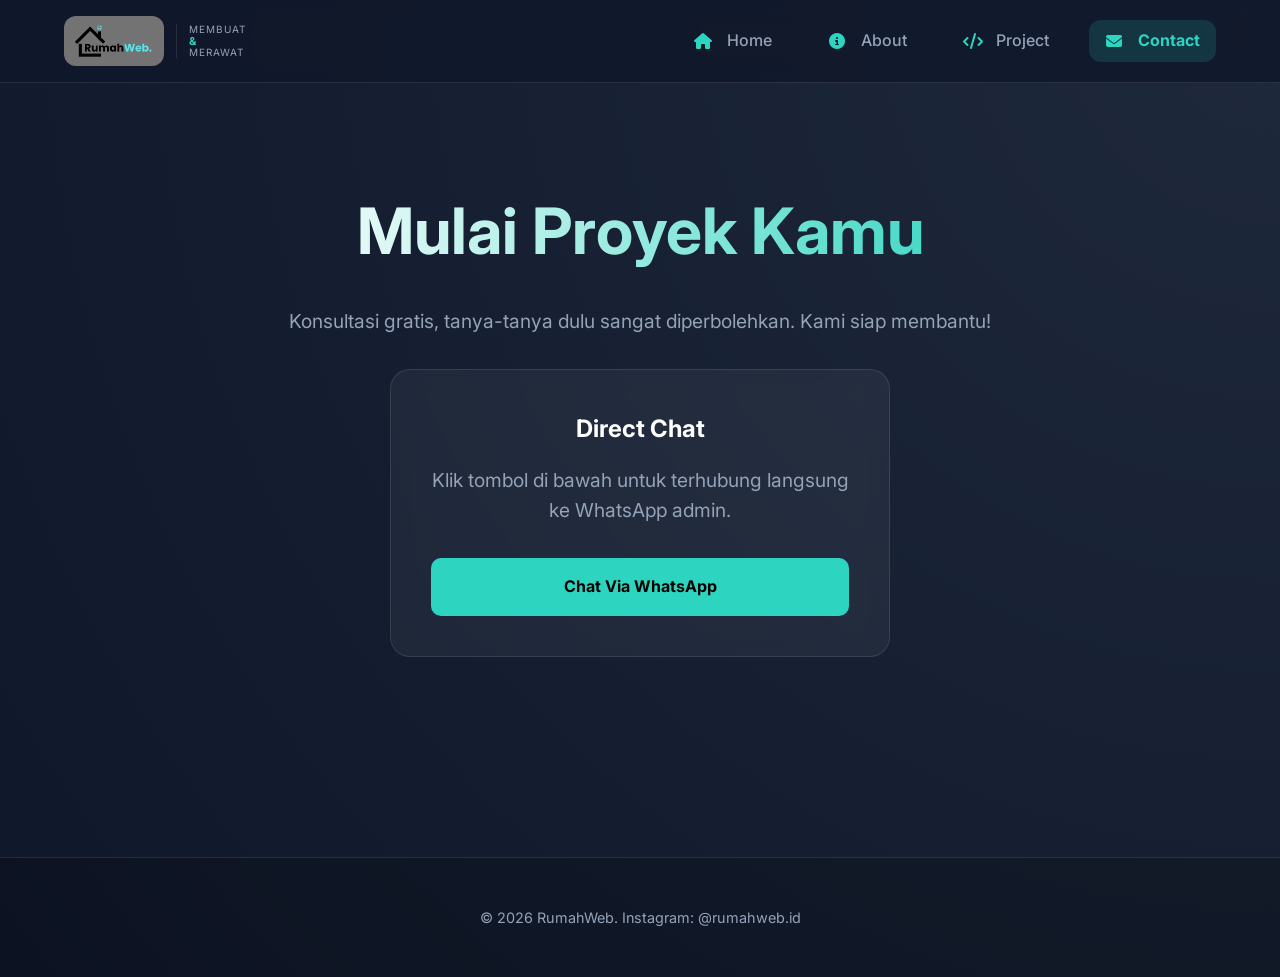
==== contact.html @ d457191c "Update contact.html" ====
<!DOCTYPE html>
<html lang="id">
<head>
    <meta charset="UTF-8">
    <meta name="viewport" content="width=device-width, initial-scale=1.0">
    <title>Hubungi Kami | RumahWeb</title>
    <link rel="stylesheet" href="https://cdnjs.cloudflare.com/ajax/libs/font-awesome/6.5.1/css/all.min.css">
    <link rel="stylesheet" href="style.css">
    <link href="https://unpkg.com/aos@2.3.1/dist/aos.css" rel="stylesheet">
</head>
<body>

<nav class="navbar">
    <div class="brand-container" style="display: flex; align-items: center; gap: 12px;">
        <img src="LOGORW.png" alt="Logo" class="logo"> <div class="tagline">
            <span>Membuat</span>
            <span class="ampersand">&</span>
            <span>Merawat</span>
        </div>
    </div>
    
        <div class="nav-links">
            <a href="index.html"><i class="fas fa-home"></i> Home</a>
            <a href="tentang.html"><i class="fas fa-info-circle"></i> About</a>
            <a href="project.html"><i class="fas fa-code"></i> Project</a>
            <a href="contact.html" class="active"><i class="fas fa-envelope"></i> Contact</a>
        </div>
        <div class="hamburger" id="hamburger"><span></span><span></span><span></span></div>
    </nav>

    <div class="sidebar" id="sidebar">
        <a href="index.html"><i class="fas fa-home"></i> Home</a>
        <a href="tentang.html"><i class="fas fa-info-circle"></i> About</a>
        <a href="project.html"><i class="fas fa-code"></i> Project</a>
        <a href="contact.html" class="active"><i class="fas fa-envelope"></i> Contact</a>
    </div>

    <header class="hero" data-aos="zoom-in">
        <h1>Mulai Proyek Kamu</h1>
        <p>Konsultasi gratis, tanya-tanya dulu sangat diperbolehkan. Kami siap membantu!</p>
        <div class="card" style="max-width: 500px; margin: 0 auto;">
            <h3>Direct Chat</h3>
            <p style="margin-bottom: 2rem;">Klik tombol di bawah untuk terhubung langsung ke WhatsApp admin.</p>
            <a href="https://wa.me/6283159448087?text=Halo%20RumahWeb%2C%20saya%20tertarik%20buat%20website" class="btn" style="width: 100%;">Chat Via WhatsApp</a>
        </div>
    </header>

    <footer>
        <p>© 2026 RumahWeb. Instagram: @rumahweb.id</p>
    </footer>

    <script src="https://unpkg.com/aos@2.3.1/dist/aos.js"></script>
    <script>
        AOS.init({ duration: 800, once: true });
        const hamburger = document.getElementById('hamburger');
        const sidebar = document.getElementById('sidebar');
        hamburger.addEventListener('click', () => {
            sidebar.classList.toggle('open');
        });
    </script>
</body>
</html>
---- style.css ----
/* GLOBAL STYLES */
@import url('https://fonts.googleapis.com/css2?family=Inter:wght@300;400;600;700&display=swap');

:root {
    --primary: #2dd4bf;
    --primary-dark: #14b8a6;
    --bg-dark: #0f172a;
    --bg-card: rgba(255, 255, 255, 0.05);
    --border-glass: rgba(255, 255, 255, 0.1);
    --text-main: #ffffff;
    --text-muted: #94a3b8;
}

* {
    margin: 0;
    padding: 0;
    box-sizing: border-box;
    font-family: 'Inter', sans-serif;
}

body {
    background: radial-gradient(circle at top right, #1e293b, #0f172a);
    color: var(--text-main);
    line-height: 1.6;
    overflow-x: hidden;
    min-height: 100vh;
}

/* NAVBAR SYSTEM */
.navbar {
    position: fixed;
    top: 0;
    width: 100%;
    z-index: 1000;
    padding: 1rem 5%;
    display: flex;
    justify-content: space-between;
    align-items: center;
    background: rgba(15, 23, 42, 0.8);
    backdrop-filter: blur(12px);
    border-bottom: 1px solid var(--border-glass);
}

.logo {
    height: 50px;
    width: 100px;
    object-fit: cover;
    border-radius: 12px;
}

/* --- BRANDING UPGRADE --- */
.brand-container {
    display: flex;
    align-items: center;
    gap: 12px;
}

.tagline {
    display: flex;
    flex-direction: column;
    line-height: 1.1;
    font-size: 10px;
    text-transform: uppercase;
    letter-spacing: 1px;
    color: var(--text-muted);
    border-left: 1px solid var(--border-glass);
    padding-left: 12px;
}

.tagline span {
    font-weight: 400;
}

.tagline .ampersand {
    color: var(--primary);
    font-weight: 700;
    font-size: 11px;
}


@media (max-width: 768px) {
    .tagline {
        display: flex;
    }
}


.nav-links {
    display: flex;
    gap: 1.5rem;
    align-items: center;
}

.nav-links a {
    color: var(--text-muted);
    text-decoration: none;
    font-weight: 500;
    transition: 0.3s;
    display: inline-flex;
    align-items: center;
    padding: 8px 16px;
    border-radius: 12px;
}

/* NAVIGATION ICON STYLES */
.nav-links a i, .sidebar a i {
    margin-right: 15px;
    color: var(--primary);
    transition: 0.5s;
    width: 18px;
    text-align: center;
}

/* ACTIVE STATE (Penanda Halaman Aktif) */
.nav-links a.active, .sidebar a.active {
    background: rgba(45, 212, 191, 0.15) !important;
    color: var(--primary) !important;
    font-weight: 700;
}

.nav-links a.active i, .sidebar a.active i {
    color: var(--primary) !important;
}

/* HOVER EFFECTS */
.nav-links a:hover, .sidebar a:hover {
    color: #fff;
    background: rgba(255, 255, 255, 0.05);
}

.nav-links a:hover i, .sidebar a:hover i {
    transform: scale(1.2);
    color: #fff;
}

/* MOBILE HAMBURGER */
.hamburger {
    display: none;
    cursor: pointer;
    flex-direction: column;
    gap: 5px;
    z-index: 1100;
}

.hamburger span {
    width: 25px;
    height: 3px;
    background: var(--text-main);
    transition: 0.3s;
}

/* SIDEBAR SYSTEM (MOBILE) */
.sidebar {
    position: fixed;
    top: 0;
    right: -100%;
    width: 100%;
    height: 100vh;
    background: #0f172a;
    z-index: 1050;
    display: flex;
    flex-direction: column;
    justify-content: center;
    align-items: center;
    gap: 1.5rem;
    transition: 0.5s ease-in-out;
}

.sidebar.open {
    right: 0;
}

.sidebar a {
    font-size: 1.5rem;
    color: var(--text-main);
    text-decoration: none;
    font-weight: 600;
    display: flex;
    align-items: center;
    padding: 15px 30px;
    border-radius: 15px;
    width: 80%;
    justify-content: center;
}

/* HERO SECTION */
.hero {
    padding: 180px 5% 100px;
    text-align: center;
    max-width: 900px;
    margin: 0 auto;
}

h1 {
    font-size: clamp(2.5rem, 8vw, 4rem);
    font-weight: 700;
    margin-bottom: 1.5rem;
    background: linear-gradient(to right, #fff, var(--primary));
    -webkit-background-clip: text;
    -webkit-text-fill-color: transparent;
}

.hero p {
    color: var(--text-muted);
    font-size: 1.2rem;
    margin-bottom: 2rem;
}

/* --- KODE UPGRADE (GANTI KE SINI) --- */
.price-tag {
    display: inline-block;
    padding: 0.6rem 1.8rem;
    background: rgba(255, 255, 255, 0.05);
    backdrop-filter: blur(10px);
    border: 1px solid rgba(255, 255, 255, 0.2);

    color: var(--primary);
    border-radius: 50px;
    font-weight: 700;
    margin-bottom: 2rem;

    box-shadow: 0 8px 32px rgba(0, 0, 0, 0.2);
    transition: 0.3s;
    cursor: default;
}

.price-tag:hover {
    border-color: var(--primary);
    background: rgba(45, 212, 191, 0.1);
    transform: translateY(-2px);
}

/* CARDS & GLASSMORPHISM */
.section-title {
    text-align: center;
    font-size: 2rem;
    margin-bottom: 3rem;
}

.container {
    display: grid;
    grid-template-columns: repeat(auto-fit, minmax(300px, 1fr));
    gap: 2rem;
    padding: 0 5%;
    max-width: 1200px;
    margin: 0 auto;
}

.card {
    background: var(--bg-card);
    backdrop-filter: blur(10px);
    border: 1px solid var(--border-glass);
    padding: 2.5rem;
    border-radius: 20px;
    transition: 0.3s;
    position: relative;
    overflow: hidden;
}

.card:hover {
    transform: translateY(-10px);
    border-color: var(--primary);
    box-shadow: 0 10px 30px rgba(45, 212, 191, 0.1);
}

.card img {
    width: 100%;
    height: 200px;
    object-fit: cover;
    border-radius: 12px;
    margin-bottom: 1.5rem;
}

.card h3 {
    font-size: 1.5rem;
    margin-bottom: 1rem;
}

.card p {
    color: var(--text-muted);
}

/* BUTTONS */
.btn {
    display: inline-block;
    padding: 1rem 2rem;
    background: var(--primary);
    color: #000;
    text-decoration: none;
    font-weight: 700;
    border-radius: 10px;
    transition: 0.3s;
}

.btn:hover {
    background: var(--primary-dark);
    box-shadow: 0 0 20px rgba(45, 212, 191, 0.4);
}

/* FOOTER */
footer {
    margin-top: 100px;
    padding: 3rem 5%;
    text-align: center;
    border-top: 1px solid var(--border-glass);
    background: rgba(0,0,0,0.2);
}

footer p {
    color: var(--text-muted);
    font-size: 0.9rem;
}

/* RESPONSIVE BREAKPOINTS */
@media (max-width: 768px) {
    .nav-links { display: none; }
    .hamburger { display: flex; }
    .hero { padding-top: 150px; }
}
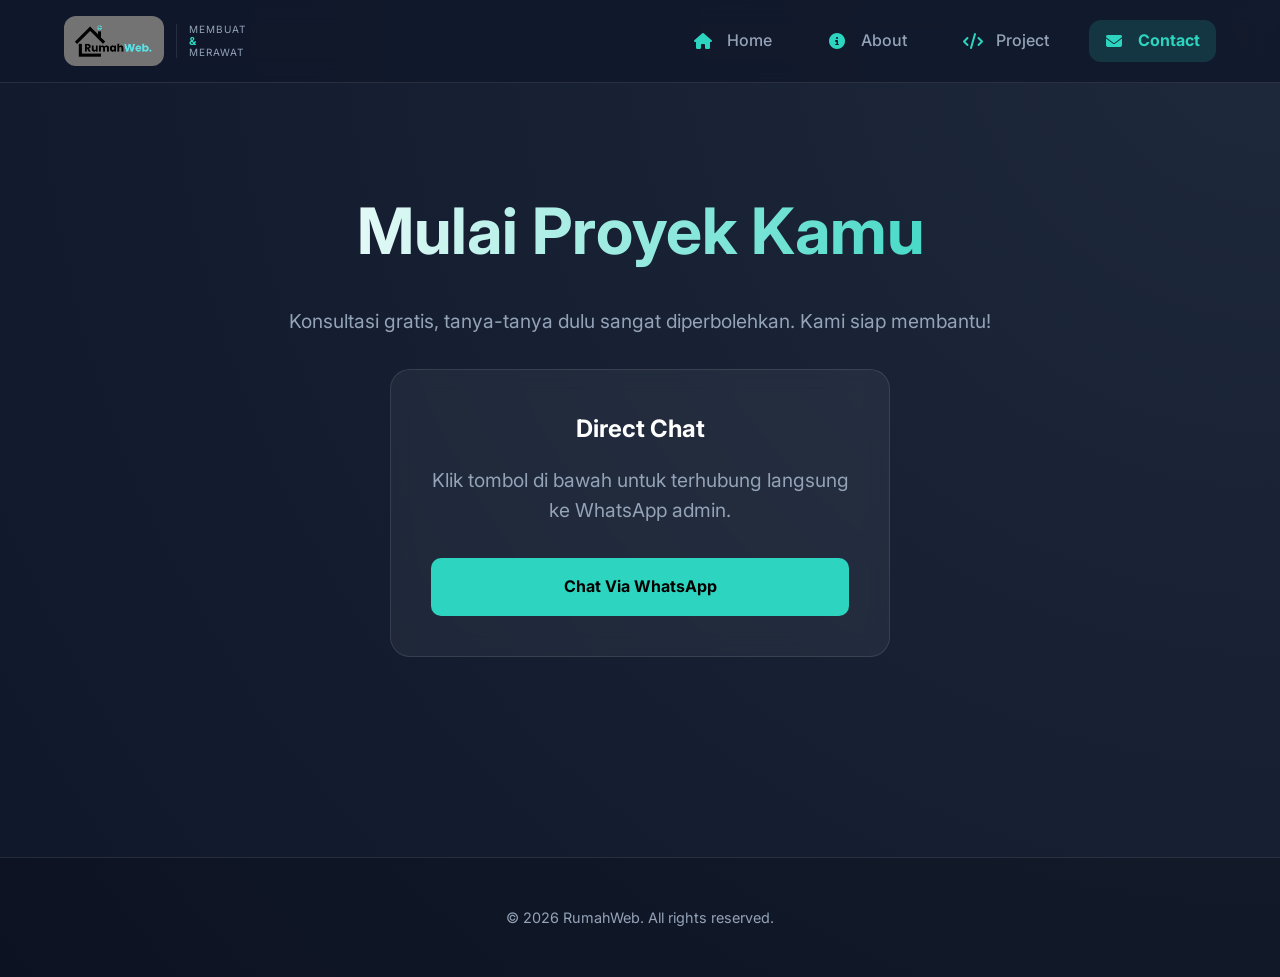
==== commit 946aa962: "Update contact.html" ====
--- a/contact.html
+++ b/contact.html
@@ -18,17 +18,17 @@
             <span>Merawat</span>
         </div>
     </div>
-    
-        <div class="nav-links">
-            <a href="index.html"><i class="fas fa-home"></i> Home</a>
-            <a href="tentang.html"><i class="fas fa-info-circle"></i> About</a>
-            <a href="project.html"><i class="fas fa-code"></i> Project</a>
-            <a href="contact.html" class="active"><i class="fas fa-envelope"></i> Contact</a>
-        </div>
-        <div class="hamburger" id="hamburger"><span></span><span></span><span></span></div>
+
+     <div class="nav-links">
+           <a href="index.html"><i class="fas fa-home"></i> Home</a>
+           <a href="tentang.html"><i class="fas fa-info-circle"></i> About</a>
+           <a href="project.html"><i class="fas fa-code"></i> Project</a>
+           <a href="contact.html" class="active"><i class="fas fa-envelope"></i> Contact</a>
+     </div>
+        <div class="hamburger" id="hamburger"><span></span><span></span><span></span></>
     </nav>
 
-    <div class="sidebar" id="sidebar">
+<div class="nav-menu-mobile" id="nav-menu-mobile">
         <a href="index.html"><i class="fas fa-home"></i> Home</a>
         <a href="tentang.html"><i class="fas fa-info-circle"></i> About</a>
         <a href="project.html"><i class="fas fa-code"></i> Project</a>
@@ -46,17 +46,46 @@
     </header>
 
     <footer>
-        <p>© 2026 RumahWeb. Instagram: @rumahweb.id</p>
+        <p>© 2026 RumahWeb. All rights reserved.</p>
     </footer>
 
-    <script src="https://unpkg.com/aos@2.3.1/dist/aos.js"></script>
-    <script>
-        AOS.init({ duration: 800, once: true });
-        const hamburger = document.getElementById('hamburger');
-        const sidebar = document.getElementById('sidebar');
-        hamburger.addEventListener('click', () => {
-            sidebar.classList.toggle('open');
+<script src="https://unpkg.com/aos@2.3.1/dist/aos.js"></script>
+<script>
+    // 1. Inisialisasi Animasi Scroll (AOS)
+    AOS.init({
+        duration: 800,
+        once: true
+    });
+
+    // 2. Logika Navigasi (Hamburger ke X dan Menu Dropdown)
+    const hamburger = document.getElementById('hamburger');
+    const navMenu = document.getElementById('nav-menu-mobile'); // Pastikan ID ini sama dengan di HTML
+
+    hamburger.addEventListener('click', () => {
+        // Toggle class buat animasi Hamburger jadi X
+        hamburger.classList.toggle('toggle');
+        // Toggle class buat munculin menu melayang
+        navMenu.classList.toggle('active');
+    });
+
+    // 3. Nutup menu otomatis kalau kita klik di luar menu (biar makin pro)
+    document.addEventListener('click', (e) => {
+        if (!hamburger.contains(e.target) && !navMenu.contains(e.target)) {
+            hamburger.classList.remove('toggle');
+            navMenu.classList.remove('active');
+        }
+    });
+
+    // 4. Nutup menu kalau salah satu link di klik (buat navigasi smooth)
+    const navLinks = document.querySelectorAll('.nav-menu-mobile a');
+    navLinks.forEach(link => {
+        link.addEventListener('click', () => {
+            hamburger.classList.remove('toggle');
+            navMenu.classList.remove('active');
         });
+    });
+</script>
+
     </script>
 </body>
 </html>
--- a/style.css
+++ b/style.css
@@ -32,20 +32,20 @@
     top: 0;
     width: 100%;
     z-index: 1000;
+    isolation: isolate;
+
     padding: 1rem 5%;
     display: flex;
     justify-content: space-between;
     align-items: center;
-    background: rgba(15, 23, 42, 0.8);
-    backdrop-filter: blur(12px);
+    background: rgba(15, 23, 42, 0.8);                              backdrop-filter: blur(12px);
     border-bottom: 1px solid var(--border-glass);
 }
 
 .logo {
     height: 50px;
     width: 100px;
-    object-fit: cover;
-    border-radius: 12px;
+    object-fit: cover;                                              border-radius: 12px;
 }
 
 /* --- BRANDING UPGRADE --- */
@@ -55,8 +55,7 @@
     gap: 12px;
 }
 
-.tagline {
-    display: flex;
+.tagline {                                                          display: flex;
     flex-direction: column;
     line-height: 1.1;
     font-size: 10px;
@@ -66,7 +65,6 @@
     border-left: 1px solid var(--border-glass);
     padding-left: 12px;
 }
-
 .tagline span {
     font-weight: 400;
 }
@@ -81,8 +79,7 @@
 @media (max-width: 768px) {
     .tagline {
         display: flex;
-    }
-}
+    }                                                           }
 
 
 .nav-links {
@@ -90,15 +87,13 @@
     gap: 1.5rem;
     align-items: center;
 }
-
 .nav-links a {
     color: var(--text-muted);
     text-decoration: none;
     font-weight: 500;
     transition: 0.3s;
     display: inline-flex;
-    align-items: center;
-    padding: 8px 16px;
+    align-items: center;                                            padding: 8px 16px;
     border-radius: 12px;
 }
 
@@ -118,8 +113,7 @@
     font-weight: 700;
 }
 
-.nav-links a.active i, .sidebar a.active i {
-    color: var(--primary) !important;
+.nav-links a.active i, .sidebar a.active i {                        color: var(--primary) !important;
 }
 
 /* HOVER EFFECTS */
@@ -133,54 +127,106 @@
     color: #fff;
 }
 
-/* MOBILE HAMBURGER */
+/* --- NAVIGATION UPGRADE (FLOATING MENU) --- */
+
+/* 1. Hamburger & Animasi Jadi X */
 .hamburger {
     display: none;
     cursor: pointer;
     flex-direction: column;
     gap: 5px;
-    z-index: 1100;
+
+    position: relative;
+    z-index: 10001;
 }
 
 .hamburger span {
     width: 25px;
     height: 3px;
-    background: var(--text-main);
-    transition: 0.3s;
-}
-
-/* SIDEBAR SYSTEM (MOBILE) */
-.sidebar {
+    background: var(--primary); /* Biar warnanya tosca konsisten */
+    transition: 0.3s ease;
+}
+
+/* Kodingan animasi X saat diklik */
+.hamburger.toggle span:nth-child(1) {
+    transform: rotate(45deg) translate(5px, 6px);
+}
+.hamburger.toggle span:nth-child(2) {
+    opacity: 0;
+}
+.hamburger.toggle span:nth-child(3) {
+    transform: rotate(-45deg) translate(5px, -7px);
+}
+
+/* 2. Menu Melayang (Gantiin Sidebar Lama) */
+.nav-menu-mobile {
     position: fixed;
-    top: 0;
-    right: -100%;
-    width: 100%;
-    height: 100vh;
-    background: #0f172a;
-    z-index: 1050;
+    top: 80px;
+    right: 20px;
+    width: 220px;
+
+    background: var(--bg-card);
+    backdrop-filter: blur(15px);
+    border: 1px solid var(--border-glass);
+    border-radius: 20px;
+
+    z-index: 10000;
+
     display: flex;
     flex-direction: column;
-    justify-content: center;
+    padding: 15px;
+    gap: 8px;
+
+    opacity: 0;
+    visibility: hidden;
+    pointer-events: none;
+
+    transform: translateY(-10px);
+    transition: all 0.3s ease;
+}
+
+.nav-menu-mobile.active {
+    opacity: 1;
+    visibility: visible;
+    pointer-events: auto;
+
+    transform: translateY(0);
+}
+
+/* 3. Link di Dalam Menu (Rata Kiri) */
+.nav-menu-mobile a {
+    font-size: 1rem;
+    color: white;
+    text-decoration: none;
+    font-weight: 500;
+    display: flex;
     align-items: center;
-    gap: 1.5rem;
-    transition: 0.5s ease-in-out;
-}
-
-.sidebar.open {
-    right: 0;
-}
-
-.sidebar a {
-    font-size: 1.5rem;
-    color: var(--text-main);
-    text-decoration: none;
-    font-weight: 600;
-    display: flex;
-    align-items: center;
-    padding: 15px 30px;
-    border-radius: 15px;
-    width: 80%;
-    justify-content: center;
+    gap: 12px;      /* Jarak icon ke teks */
+    padding: 12px 15px;
+    border-radius: 12px;
+    text-align: left; /* TULISAN RATA KIRI */
+    transition: 0.2s;
+}
+
+.nav-menu-mobile a i {
+    width: 20px;    /* Biar icon sejajar */
+    color: var(--primary);
+}
+
+.nav-menu-mobile a:hover {
+    background: rgba(0, 242, 254, 0.1);
+    transform: translateX(5px);
+}
+
+/* Penanda Halaman Aktif (MOBILE) */
+.nav-menu-mobile a.active {
+    background: rgba(45, 212, 191, 0.15) !important;
+    color: var(--primary) !important;
+    font-weight: 700;
+}
+
+.nav-menu-mobile a.active i {
+    color: var(--primary) !important;
 }
 
 /* HERO SECTION */
@@ -194,8 +240,7 @@
 h1 {
     font-size: clamp(2.5rem, 8vw, 4rem);
     font-weight: 700;
-    margin-bottom: 1.5rem;
-    background: linear-gradient(to right, #fff, var(--primary));
+    margin-bottom: 1.5rem;                                          background: linear-gradient(to right, #fff, var(--primary));
     -webkit-background-clip: text;
     -webkit-text-fill-color: transparent;
 }
@@ -206,7 +251,7 @@
     margin-bottom: 2rem;
 }
 
-/* --- KODE UPGRADE (GANTI KE SINI) --- */
+
 .price-tag {
     display: inline-block;
     padding: 0.6rem 1.8rem;
@@ -317,3 +362,172 @@
     .hamburger { display: flex; }
     .hero { padding-top: 150px; }
 }
+
+/* --- PRICING SECTION --- */
+.pricing-section {
+    padding: 80px 0;
+    padding-bottom: 40px;
+}
+
+.pricing-wrapper {
+    display: flex;
+    gap: 20px;
+    padding: 20px 10%;
+    overflow-x: auto;
+    scroll-snap-type: x mandatory;
+    scrollbar-width: none;
+    -webkit-overflow-scrolling: touch;
+}
+
+.pricing-wrapper::-webkit-scrollbar {
+    display: none;
+}
+
+.pricing-card {
+    flex: 0 0 300px;
+    scroll-snap-align: center;
+    background: var(--bg-card);
+    backdrop-filter: blur(12px);
+
+    border: 2px solid var(--primary);
+
+    border-radius: 24px;
+    padding: 30px;
+    display: flex;
+    flex-direction: column;
+    transition: 0.3s;
+}
+
+.pricing-card.featured {
+
+    box-shadow: 0 10px 40px rgba(0, 242, 254, 0.2);
+    transform: scale(1.03);
+}
+
+.price {
+    font-size: 2.5rem;
+    font-weight: 800;
+    color: var(--primary);
+    margin: 10px 0;
+}
+
+.price span {
+    font-size: 1rem;
+    color: var(--text-muted);
+}
+
+.card-desc {
+    font-size: 0.85rem;
+    margin-bottom: 20px;
+    color: var(--text-muted);
+    min-height: 40px;
+}
+
+.features {
+    list-style: none;
+    padding: 0;
+    margin-bottom: 25px;
+    flex-grow: 1;
+}
+
+.features li {
+    font-size: 0.85rem;
+    margin-bottom: 10px;
+    display: flex;
+    align-items: center;
+    gap: 8px;
+}
+
+.features i {
+    color: var(--primary);
+}
+
+.features li.bonus {
+    color: #ffdd59;
+    font-weight: bold;
+}
+
+.btn-select {
+    text-align: center;
+    padding: 12px;
+    background: var(--primary);
+    color: white;
+    text-decoration: none;
+    border-radius: 12px;
+    font-weight: bold;
+    transition: 0.3s;
+}
+
+.btn-select:hover {
+    background: white;
+    color: var(--primary);
+}
+
+/* Responsif HP */
+@media (max-width: 768px) {
+    .pricing-wrapper {
+        padding: 20px 20px;
+    }
+    .pricing-card {
+        flex: 0 0 85%;
+        transform: none !important;
+    }
+}
+
+/* --- PROCESS SECTION UPGRADE --- */
+.process-section {
+    padding: 100px 5%;
+    background: rgba(15, 23, 42, 0.3); /* Sedikit kontras dari bg utama */
+}
+
+.process-container {
+    display: grid;
+    grid-template-columns: repeat(auto-fit, minmax(250px, 1fr));
+    gap: 30px;
+    max-width: 1200px;
+    margin: 0 auto;
+}
+
+.process-card {
+    background: var(--bg-card);
+    border: 1px solid var(--border-glass);
+    padding: 40px 30px;
+    border-radius: 24px;
+    position: relative;
+    transition: 0.4s cubic-bezier(0.175, 0.885, 0.32, 1.275);
+}
+
+.process-card:hover {
+    transform: translateY(-10px);
+    border-color: var(--primary);
+    box-shadow: 0 15px 40px rgba(45, 212, 191, 0.1);
+}
+
+.step-num {
+    background: linear-gradient(135deg, var(--primary), var(--primary-dark));
+    -webkit-background-clip: text;
+    -webkit-text-fill-color: transparent;
+    font-size: 3rem;
+    font-weight: 800;
+    opacity: 0.3;
+    margin-bottom: 10px;
+    display: block;
+}
+
+.process-card h3 {
+    font-size: 1.2rem;
+    margin-bottom: 15px;
+    color: #fff;
+}
+
+.process-card p {
+    font-size: 0.9rem;
+    color: var(--text-muted);
+    line-height: 1.7;
+}
+
+/* Responsif buat Mobile */
+@media (max-width: 768px) {
+    .process-section { padding: 60px 5%; }
+    .process-card { padding: 30px 25px; }
+}
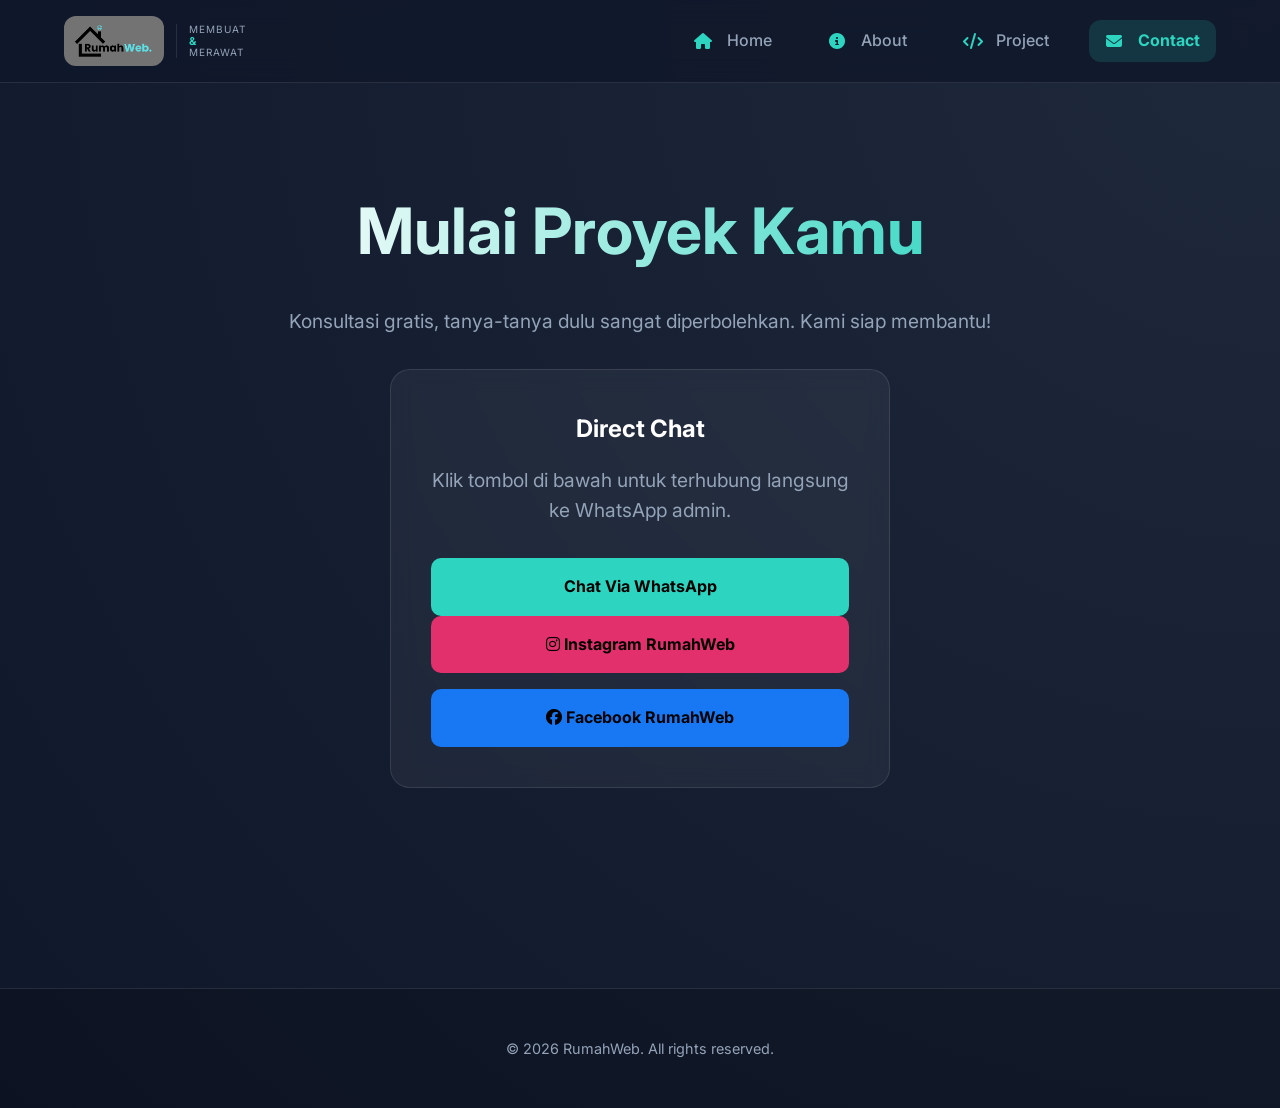
==== commit 314f7fb6: "Update contact.html" ====
--- a/contact.html
+++ b/contact.html
@@ -42,6 +42,15 @@
             <h3>Direct Chat</h3>
             <p style="margin-bottom: 2rem;">Klik tombol di bawah untuk terhubung langsung ke WhatsApp admin.</p>
             <a href="https://wa.me/6283159448087?text=Halo%20RumahWeb%2C%20saya%20tertarik%20buat%20website" class="btn" style="width: 100%;">Chat Via WhatsApp</a>
+       
+            <a href="https://instagram.com/rumahweb.id" class="btn" style="width: 100%; margin-bottom: 1rem; background:#E1306C;">
+        <i class="fab fa-instagram"></i> Instagram RumahWeb
+           </a>
+            
+            <a href="https://www.facebook.com/profile.php?id=61589918788655" class="btn" style="width: 100%; background:#1877F2;">
+        <i class="fab fa-facebook"></i> Facebook RumahWeb
+            </a>
+        
         </div>
     </header>
 
--- a/style.css
+++ b/style.css
@@ -147,7 +147,7 @@
     transition: 0.3s ease;
 }
 
-/* Kodingan animasi X saat diklik */
+/* Animasi X saat diklik */
 .hamburger.toggle span:nth-child(1) {
     transform: rotate(45deg) translate(5px, 6px);
 }
@@ -158,7 +158,7 @@
     transform: rotate(-45deg) translate(5px, -7px);
 }
 
-/* 2. Menu Melayang (Gantiin Sidebar Lama) */
+/* 2. Menu Melayang */
 .nav-menu-mobile {
     position: fixed;
     top: 80px;
@@ -201,15 +201,15 @@
     font-weight: 500;
     display: flex;
     align-items: center;
-    gap: 12px;      /* Jarak icon ke teks */
+    gap: 12px; 
     padding: 12px 15px;
     border-radius: 12px;
-    text-align: left; /* TULISAN RATA KIRI */
+    text-align: left; 
     transition: 0.2s;
 }
 
 .nav-menu-mobile a i {
-    width: 20px;    /* Biar icon sejajar */
+    width: 20px;    
     color: var(--primary);
 }
 
@@ -463,6 +463,16 @@
     color: var(--primary);
 }
 
+.note-domain {
+  font-size: 12px;
+  color: #94a3b8;
+  margin: 12px 0 18px;
+  line-height: 1.5;
+  font-style: italic;
+  text-align: left;
+  opacity: 0.9;
+}
+
 /* Responsif HP */
 @media (max-width: 768px) {
     .pricing-wrapper {
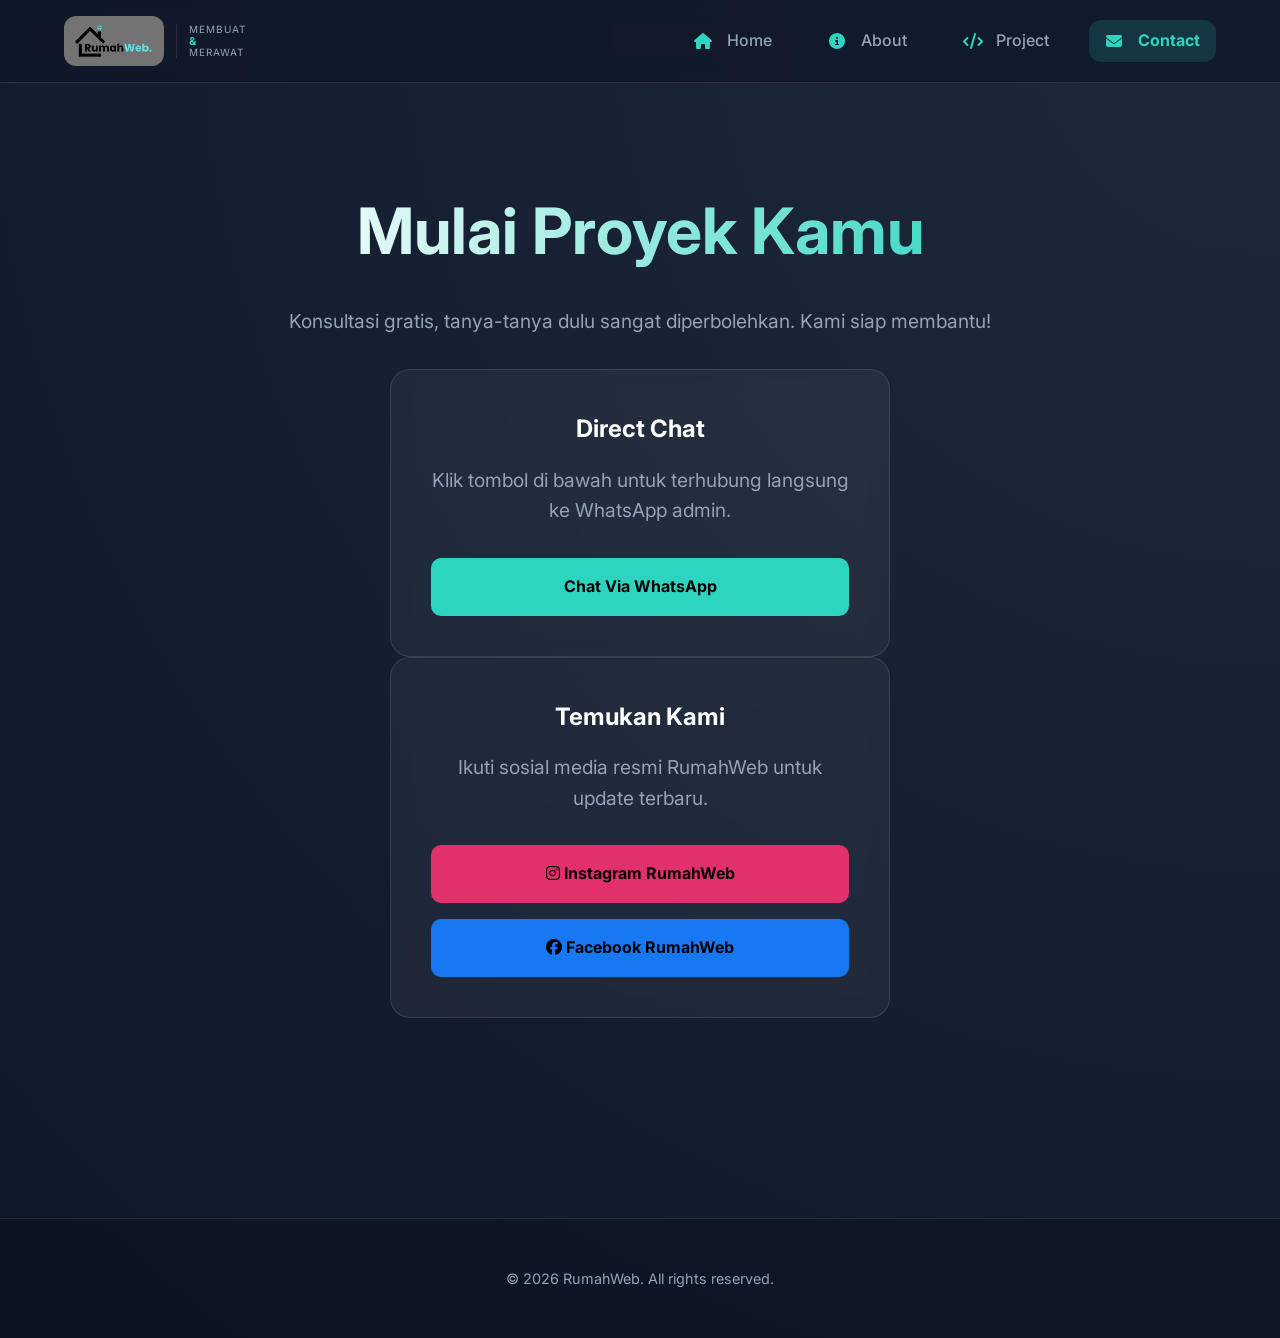
==== commit 6ff846e7: "Update contact.html" ====
--- a/contact.html
+++ b/contact.html
@@ -42,16 +42,26 @@
             <h3>Direct Chat</h3>
             <p style="margin-bottom: 2rem;">Klik tombol di bawah untuk terhubung langsung ke WhatsApp admin.</p>
             <a href="https://wa.me/6283159448087?text=Halo%20RumahWeb%2C%20saya%20tertarik%20buat%20website" class="btn" style="width: 100%;">Chat Via WhatsApp</a>
-       
-            <a href="https://instagram.com/rumahweb.id" class="btn" style="width: 100%; margin-bottom: 1rem; background:#E1306C;">
-        <i class="fab fa-instagram"></i> Instagram RumahWeb
-           </a>
-            
-            <a href="https://www.facebook.com/profile.php?id=61589918788655" class="btn" style="width: 100%; background:#1877F2;">
-        <i class="fab fa-facebook"></i> Facebook RumahWeb
-            </a>
-        
         </div>
+
+    <div class="card" style="max-width: 500px; margin: 0 auto;">
+        <h3>Temukan Kami</h3>
+        <p style="margin-bottom: 2rem;">
+            Ikuti sosial media resmi RumahWeb untuk update terbaru.
+        </p>
+
+        <a href="https://instagram.com/rumahweb.id"
+           class="btn"
+           style="width:100%; margin-bottom:1rem; background:#E1306C;">
+           <i class="fab fa-instagram"></i> Instagram RumahWeb
+        </a>
+
+        <a href="https://www.facebook.com/profile.php?id=61589918788655"
+           class="btn"
+           style="width:100%; background:#1877F2;">
+           <i class="fab fa-facebook"></i> Facebook RumahWeb
+        </a>
+    </div>
     </header>
 
     <footer>
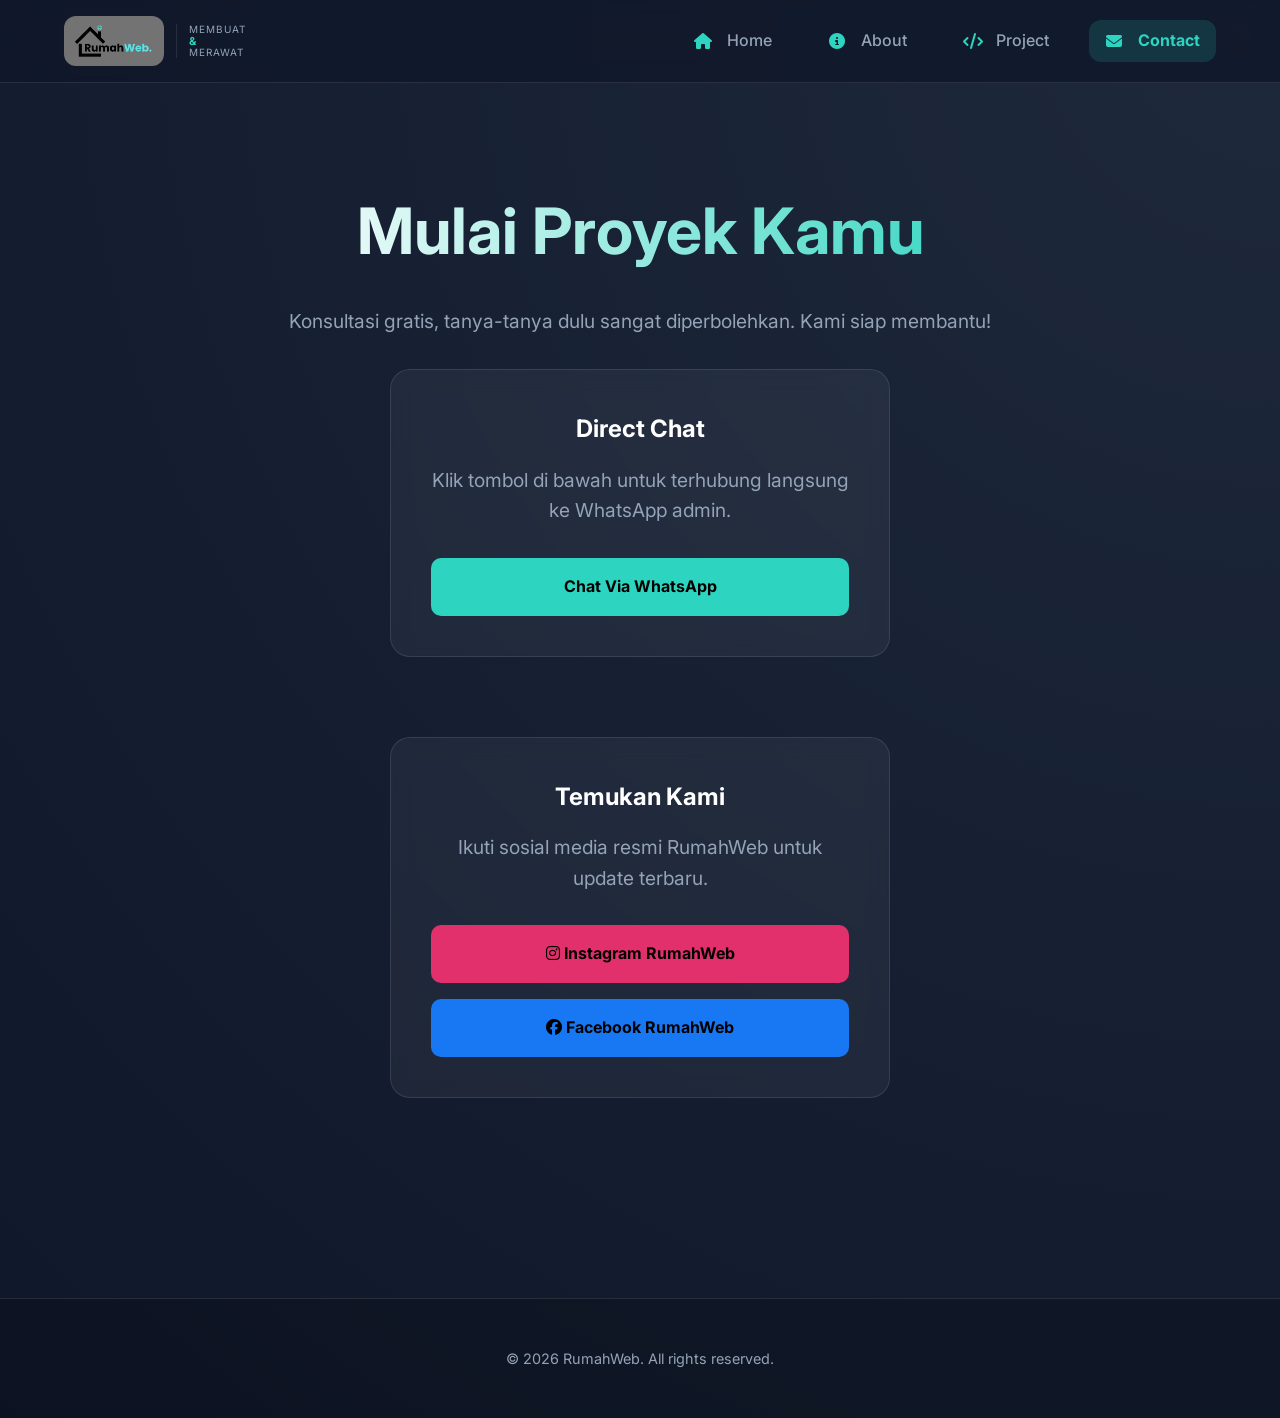
==== commit ef7f84b8: "Update contact.html" ====
--- a/contact.html
+++ b/contact.html
@@ -44,7 +44,7 @@
             <a href="https://wa.me/6283159448087?text=Halo%20RumahWeb%2C%20saya%20tertarik%20buat%20website" class="btn" style="width: 100%;">Chat Via WhatsApp</a>
         </div>
 
-    <div class="card" style="max-width: 500px; margin: 0 auto;">
+    <div class="card" style="max-width: 500px; margin: 5rem auto 0 auto;">
         <h3>Temukan Kami</h3>
         <p style="margin-bottom: 2rem;">
             Ikuti sosial media resmi RumahWeb untuk update terbaru.
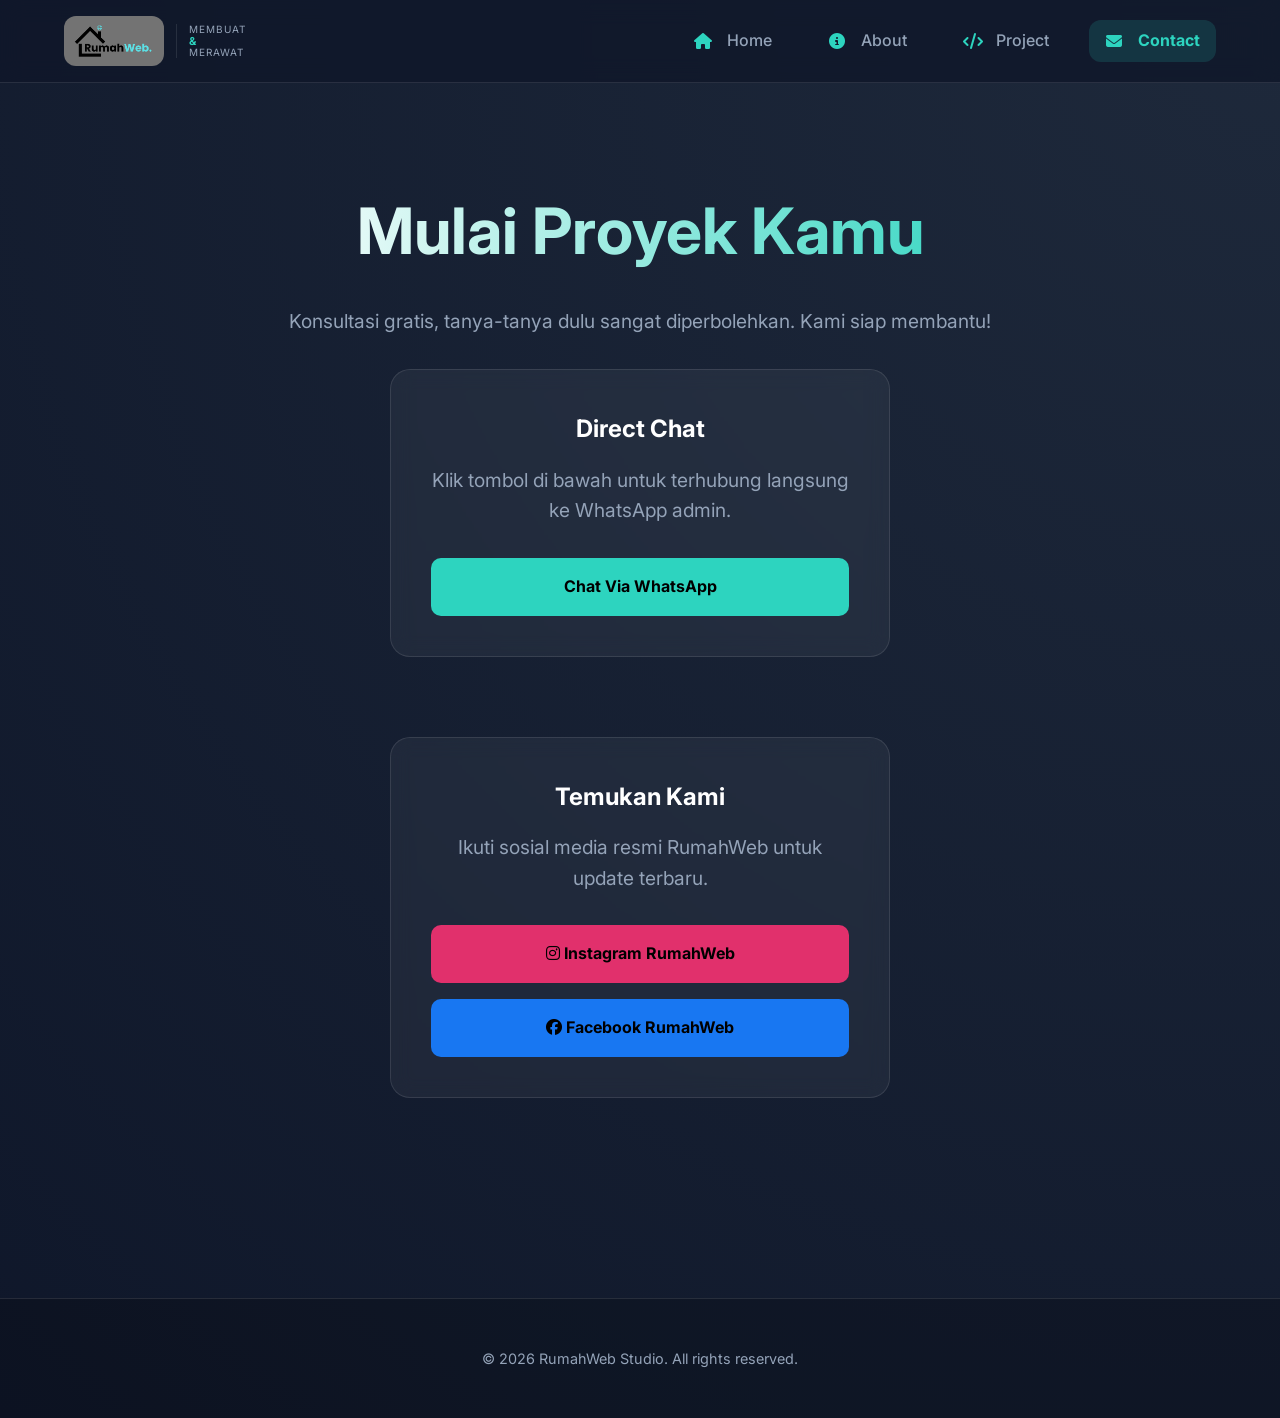
==== commit 964a3caf: "Update contact.html" ====
--- a/contact.html
+++ b/contact.html
@@ -65,7 +65,7 @@
     </header>
 
     <footer>
-        <p>© 2026 RumahWeb. All rights reserved.</p>
+        <p>© 2026 RumahWeb Studio. All rights reserved.</p>
     </footer>
 
 <script src="https://unpkg.com/aos@2.3.1/dist/aos.js"></script>
